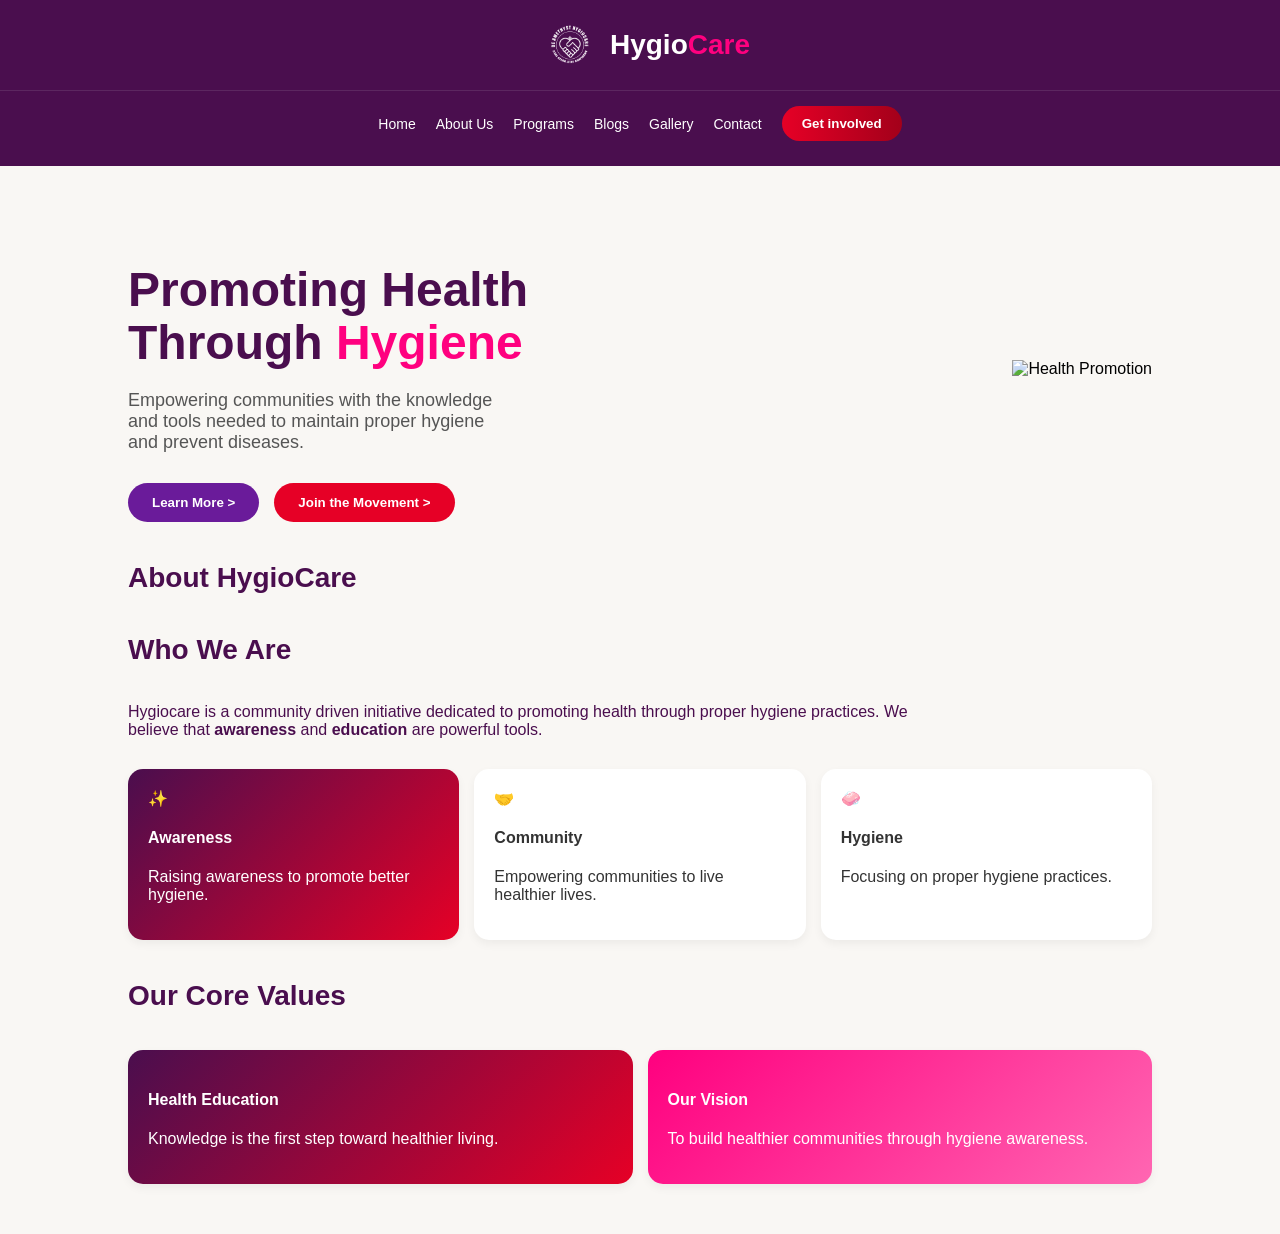
==== index.html @ 2e631be4 "Add files via upload" ====
<!DOCTYPE html>
<html lang="en">
<head>
    <meta charset="UTF-8">
    <meta name="viewport" content="width=device-width, initial-scale=1.0">
    <title>Hygiocare Website</title>
    <link rel="stylesheet" href="hygiocare.css">
</head>
<body>

    <div class="top-bar">
        <div class="logo-wrap">
            <img src="logo2.png" class="shield" alt="Logo">
            <span class="brand-name">Hygio<span>Care</span></span>  
        </div>
        <div class="list">
            <ul>
                <li><a href="#">Home</a></li>
                <li><a href="#">About Us</a></li>
                <li><a href="#">Programs</a></li>
                <li><a href="#">Blogs</a></li>
                <li><a href="#">Gallery</a></li>
                <li><a href="#">Contact</a></li>
            </ul>
            <button class="get">Get involved</button>
        </div>
    </div>

    <div class="section2">
        <div class="herocontent2">
            <div class="herocontent">
                <h3>Promoting Health <br> Through <span>Hygiene</span></h3>
                <p>Empowering communities with the knowledge <br> and tools needed to maintain proper hygiene <br> and prevent diseases.</p>
                <div class="herobtn">
                    <button class="learn">Learn More ></button>
                    <button class="Join">Join the Movement ></button>
                </div>
            </div>
            <div class="hero-img-box">
                <img src="img1.png" class="hero-image" alt="Health Promotion">
            </div>
        </div>

        <h4 class="about">About HygioCare</h4>
        <h4 class="who">Who We Are</h4>
        <p class="who-p">Hygiocare is a community driven initiative dedicated to promoting health through proper hygiene practices. We believe that <b>awareness</b> and <b>education</b> are powerful tools.</p>
        
        <section class="about-cards">
            <div class="info-card purple-gradient">
                <div class="icon-box">✨</div>
                <h4>Awareness</h4>
                <p>Raising awareness to promote better hygiene.</p>
            </div>
            <div class="info-card white-bg">
                <div class="icon-box">🤝</div>
                <h4>Community</h4>
                <p>Empowering communities to live healthier lives.</p>
            </div>
            <div class="info-card white-bg">
                <div class="icon-box">🧼</div>
                <h4>Hygiene</h4>
                <p>Focusing on proper hygiene practices.</p>
            </div>
        </section>

        <h4 class="who">Our Core Values</h4>
        <section class="values-grid">
            <div class="value-card purple-gradient">
                <h4>Health Education</h4>
                <p>Knowledge is the first step toward healthier living.</p>
            </div>
            <div class="value-card pink-gradient">
                <h4>Our Vision</h4>
                <p>To build healthier communities through hygiene awareness.</p>
            </div>
        </section>
    </div>
</body>
</html>
---- hygiocare.css ----
body {
    margin: 0;
    font-family: sans-serif;
    overflow-x: hidden; 
}

.top-bar {
    background-color: #4a0e4e;
    padding-bottom: 10px;
    width: 100%;
} 

.logo-wrap {
    display: flex;
    align-items: center;
    justify-content: center;      
    padding: 5px 0;
    border-bottom: 1px solid rgba(255, 255, 255, 0.1);
}

.shield {
    height: 80px; 
    width: auto;
}

.brand-name {
    color: white;
    font-size: 28px;
    font-weight: bold;
}

.brand-name span { 
    color: #ff007f; 
}

.list {
    display: flex;
    justify-content: center;   
    align-items: center;
    padding: 15px 10px;
}

ul {
    display: flex;       
    list-style: none;    
    gap: 20px; 
    margin: 0;
    padding: 0;
}

ul li a {
    text-decoration: none; 
    color: white;
    font-size: 14px;
}

.get {
    margin-left: 20px;
    background: linear-gradient(90deg, #e60026 0%, #a3001a 100%);
    color: white;
    padding: 10px 20px;          
    border: none;
    border-radius: 50px;      
    font-weight: bold;
    cursor: pointer;
    white-space: nowrap;
}

.section2 {
    padding: 50px 10%; 
    background-color: #f9f7f4; 
}

.herocontent2 {
    display: flex;
    align-items: center;      
    justify-content: space-between; 
    gap: 30px;
}

.herocontent { 
    flex: 1.2; 
}

.herocontent h3 {
    font-size: 48px; 
    color: #4a0e4e; 
    margin-bottom: 20px;
    line-height: 1.1;
}

.herocontent h3 span { 
    color: #ff007f;
}

.herocontent p {
    font-size: 18px;
    color: #555;
    margin-bottom: 30px;
}

.hero-img-box { 
    flex: 1; 
    text-align: right; 
}
.hero-image { 
    max-width: 100%;
    height: auto; 
}

.herobtn { 
    display: flex; 
    gap: 15px; 
}

.learn, .Join {
    color: white; 
    border: none; 
    padding: 12px 24px;
    border-radius: 30px; 
    font-weight: bold; 
    cursor: pointer;
}
.learn {
     background-color: #6a1b9a;
}
.Join {
     background-color: #e60026;
}

.about, .who { 
    font-size: 28px; 
    color: #4a0e4e; 
    margin-top: 40px;
}
.who-p { 
    color: #4a0e4e; 
    max-width: 800px; 
}

.about-cards, .values-grid {
    display: flex;
    gap: 15px;
    margin-top: 30px;
}

.info-card, .value-card {
    flex: 1; 
    padding: 20px;
    border-radius: 15px;
    box-shadow: 0 4px 10px rgba(0,0,0,0.05);
}

.purple-gradient { 
    background: linear-gradient(135deg, #4a0e4e, #e60026); color: white; 
}
.pink-gradient { 
    background: linear-gradient(135deg, #ff007f, #ff66b2); color: white; 
}
.white-bg { 
    background-color: white; 
    color: #333; }

@media (max-width: 600px) {
    .list {
         padding: 10px 5px; 
        }
    ul {
         gap: 8px; 
        } 
    ul li a { 
        font-size: 9px; 
    }
    .get { 
        font-size: 9px; 
        padding: 6px 12px; 
        margin-left: 5px; 
    }

    .herocontent2 { 
        flex-direction: row !important; 
        gap: 10px; } 
    .herocontent h3 { 
        font-size: 18px !important; 
    }
    .herocontent p { 
        font-size: 10px; 
        line-height: 1.2; 
    }
    .herobtn { 
        flex-direction: row; 
        gap: 5px; 
    }
    .learn, .Join { 
        font-size: 8px; 
        padding: 6px 10px; 
    }

    .about-cards, .values-grid { 
        flex-direction: row !important; 
        gap: 5px; 
    }
    .info-card, .value-card { 
        padding: 10px 5px; 
    }
    .info-card h4, .value-card h4 { 
        font-size: 10px; 
    }
    .info-card p, .value-card p { 
        font-size: 8px; 
    }
}
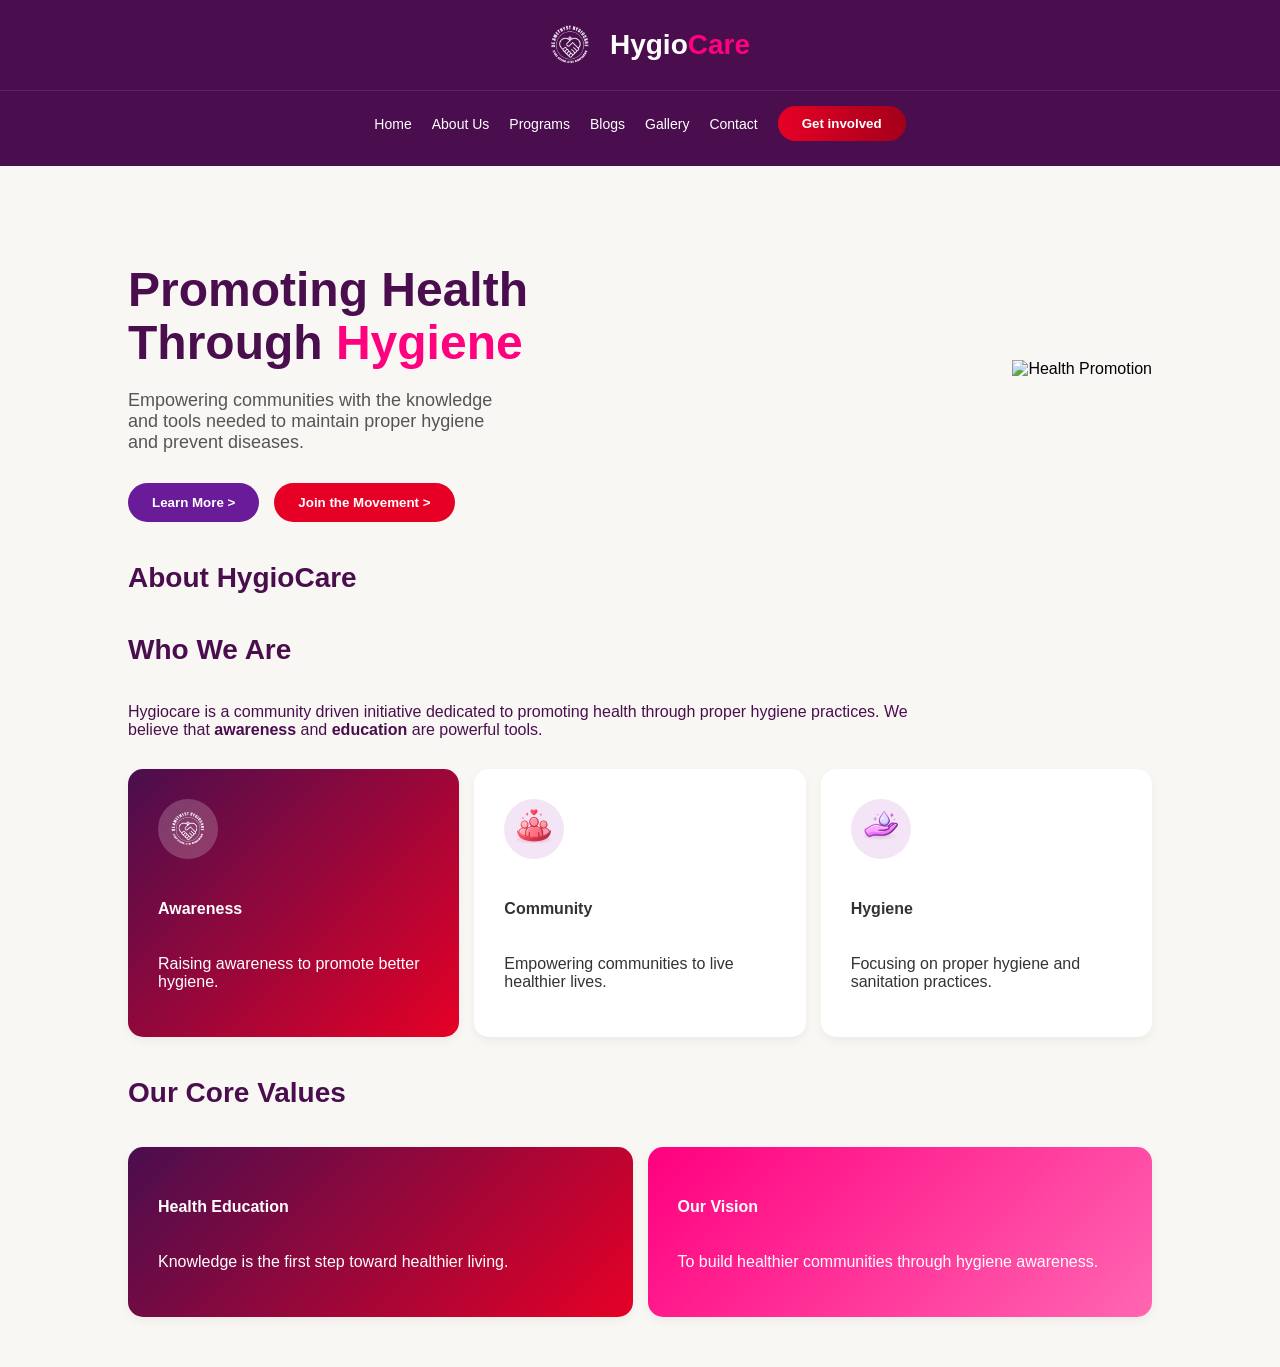
==== commit 654d1f26: "Add files via upload" ====
--- a/index.html
+++ b/index.html
@@ -46,22 +46,33 @@
         <p class="who-p">Hygiocare is a community driven initiative dedicated to promoting health through proper hygiene practices. We believe that <b>awareness</b> and <b>education</b> are powerful tools.</p>
         
         <section class="about-cards">
-            <div class="info-card purple-gradient">
-                <div class="icon-box">✨</div>
-                <h4>Awareness</h4>
-                <p>Raising awareness to promote better hygiene.</p>
-            </div>
-            <div class="info-card white-bg">
-                <div class="icon-box">🤝</div>
-                <h4>Community</h4>
-                <p>Empowering communities to live healthier lives.</p>
-            </div>
-            <div class="info-card white-bg">
-                <div class="icon-box">🧼</div>
-                <h4>Hygiene</h4>
-                <p>Focusing on proper hygiene practices.</p>
-            </div>
-        </section>
+    <div class="info-card purple-gradient">
+        <div class="icon-wrapper">
+            <img src="logo2.png" alt="Awareness" onerror="this.style.display='none'; this.nextElementSibling.style.display='block';">
+            <span class="emoji-backup" style="display:none;">✨</span>
+        </div>
+        <h4>Awareness</h4>
+        <p>Raising awareness to promote better hygiene.</p>
+    </div>
+
+    <div class="info-card white-bg">
+        <div class="icon-wrapper">
+            <img src="Community.png" alt="Community" onerror="this.style.display='none'; this.nextElementSibling.style.display='block';">
+            <span class="emoji-backup" style="display:none;">🤝</span>
+        </div>
+        <h4>Community</h4>
+        <p>Empowering communities to live healthier lives.</p>
+    </div>
+
+    <div class="info-card white-bg">
+        <div class="icon-wrapper">
+            <img src="Hygiene.png" alt="Hygiene" onerror="this.style.display='none'; this.nextElementSibling.style.display='block';">
+            <span class="emoji-backup" style="display:none;">🧼</span>
+        </div>
+        <h4>Hygiene</h4>
+        <p>Focusing on proper hygiene and sanitation practices.</p>
+    </div>
+</section>
 
         <h4 class="who">Our Core Values</h4>
         <section class="values-grid">
--- a/hygiocare.css
+++ b/hygiocare.css
@@ -1,9 +1,12 @@
+/* --- BASE STYLES --- */
 body {
     margin: 0;
     font-family: sans-serif;
     overflow-x: hidden; 
-}
-
+    background-color: #f9f7f4;
+}
+
+/* --- NAVIGATION --- */
 .top-bar {
     background-color: #4a0e4e;
     padding-bottom: 10px;
@@ -58,7 +61,7 @@
     margin-left: 20px;
     background: linear-gradient(90deg, #e60026 0%, #a3001a 100%);
     color: white;
-    padding: 10px 20px;          
+    padding: 10px 24px;          
     border: none;
     border-radius: 50px;      
     font-weight: bold;
@@ -66,9 +69,9 @@
     white-space: nowrap;
 }
 
+/* --- HERO SECTION --- */
 .section2 {
     padding: 50px 10%; 
-    background-color: #f9f7f4; 
 }
 
 .herocontent2 {
@@ -78,9 +81,7 @@
     gap: 30px;
 }
 
-.herocontent { 
-    flex: 1.2; 
-}
+.herocontent { flex: 1.2; }
 
 .herocontent h3 {
     font-size: 48px; 
@@ -90,7 +91,7 @@
 }
 
 .herocontent h3 span { 
-    color: #ff007f;
+    color: #ff007f; 
 }
 
 .herocontent p {
@@ -100,17 +101,14 @@
 }
 
 .hero-img-box { 
-    flex: 1; 
-    text-align: right; 
+    flex: 1; text-align: right; 
 }
 .hero-image { 
-    max-width: 100%;
-    height: auto; 
+    max-width: 100%; height: auto; 
 }
 
 .herobtn { 
-    display: flex; 
-    gap: 15px; 
+    display: flex; gap: 15px; 
 }
 
 .learn, .Join {
@@ -121,18 +119,20 @@
     font-weight: bold; 
     cursor: pointer;
 }
-.learn {
-     background-color: #6a1b9a;
-}
-.Join {
-     background-color: #e60026;
-}
-
+.learn { 
+    background-color: #6a1b9a; 
+}
+.Join { 
+    background-color: #e60026; 
+}
+
+/* --- ABOUT & CARDS --- */
 .about, .who { 
     font-size: 28px; 
     color: #4a0e4e; 
     margin-top: 40px;
 }
+
 .who-p { 
     color: #4a0e4e; 
     max-width: 800px; 
@@ -142,15 +142,45 @@
     display: flex;
     gap: 15px;
     margin-top: 30px;
+    width: 100%;
 }
 
 .info-card, .value-card {
     flex: 1; 
-    padding: 20px;
+    padding: 30px;
     border-radius: 15px;
     box-shadow: 0 4px 10px rgba(0,0,0,0.05);
-}
-
+    display: flex;
+    flex-direction: column;
+}
+
+/* Icon Styles */
+.icon-wrapper {
+    width: 60px;
+    height: 60px;
+    background-color: rgba(255, 255, 255, 0.2); 
+    border-radius: 50%;
+    display: flex;
+    align-items: center;
+    justify-content: center;
+    margin-bottom: 20px;
+}
+
+.white-bg .icon-wrapper { 
+    background-color: #f3e5f5; 
+}
+
+.icon-wrapper img {
+    width: 70px; 
+    height: auto;
+    object-fit: contain;
+}
+
+.emoji-backup { 
+    font-size: 30px; 
+}
+
+/* Colors */
 .purple-gradient { 
     background: linear-gradient(135deg, #4a0e4e, #e60026); color: white; 
 }
@@ -158,55 +188,29 @@
     background: linear-gradient(135deg, #ff007f, #ff66b2); color: white; 
 }
 .white-bg { 
-    background-color: white; 
-    color: #333; }
+    background-color: white; color: #333; 
+}
 
 @media (max-width: 600px) {
-    .list {
-         padding: 10px 5px; 
-        }
-    ul {
-         gap: 8px; 
-        } 
-    ul li a { 
-        font-size: 9px; 
-    }
-    .get { 
-        font-size: 9px; 
-        padding: 6px 12px; 
-        margin-left: 5px; 
-    }
-
-    .herocontent2 { 
-        flex-direction: row !important; 
-        gap: 10px; } 
-    .herocontent h3 { 
-        font-size: 18px !important; 
-    }
-    .herocontent p { 
-        font-size: 10px; 
-        line-height: 1.2; 
-    }
-    .herobtn { 
-        flex-direction: row; 
-        gap: 5px; 
-    }
-    .learn, .Join { 
-        font-size: 8px; 
-        padding: 6px 10px; 
-    }
-
-    .about-cards, .values-grid { 
-        flex-direction: row !important; 
-        gap: 5px; 
-    }
-    .info-card, .value-card { 
+    .list { 
         padding: 10px 5px; 
     }
-    .info-card h4, .value-card h4 { 
-        font-size: 10px; 
-    }
-    .info-card p, .value-card p { 
-        font-size: 8px; 
-    }
+    ul { gap: 8px; } 
+    ul li a { font-size: 9px; }
+    .get { font-size: 9px; padding: 6px 12px; margin-left: 5px; }
+
+    .herocontent2 { flex-direction: row !important; gap: 10px; } 
+    .herocontent h3 { font-size: 18px !important; }
+    .herocontent p { font-size: 10px; line-height: 1.2; }
+    .herobtn { flex-direction: row; gap: 5px; }
+    .learn, .Join { font-size: 8px; padding: 6px 10px; }
+
+    .about-cards, .values-grid { flex-direction: row !important; gap: 5px; padding: 20px 0; }
+    .info-card, .value-card { padding: 10px 5px; border-radius: 8px !important; }
+    .info-card h4, .value-card h4 { font-size: 10px; margin-bottom: 4px; }
+    .info-card p, .value-card p { font-size: 8px; line-height: 1.1; }
+
+    .icon-wrapper { width: 25px; height: 25px; margin-bottom: 5px; }
+    .icon-wrapper img { width: 15px; }
+    .emoji-backup { font-size: 15px; }
 }
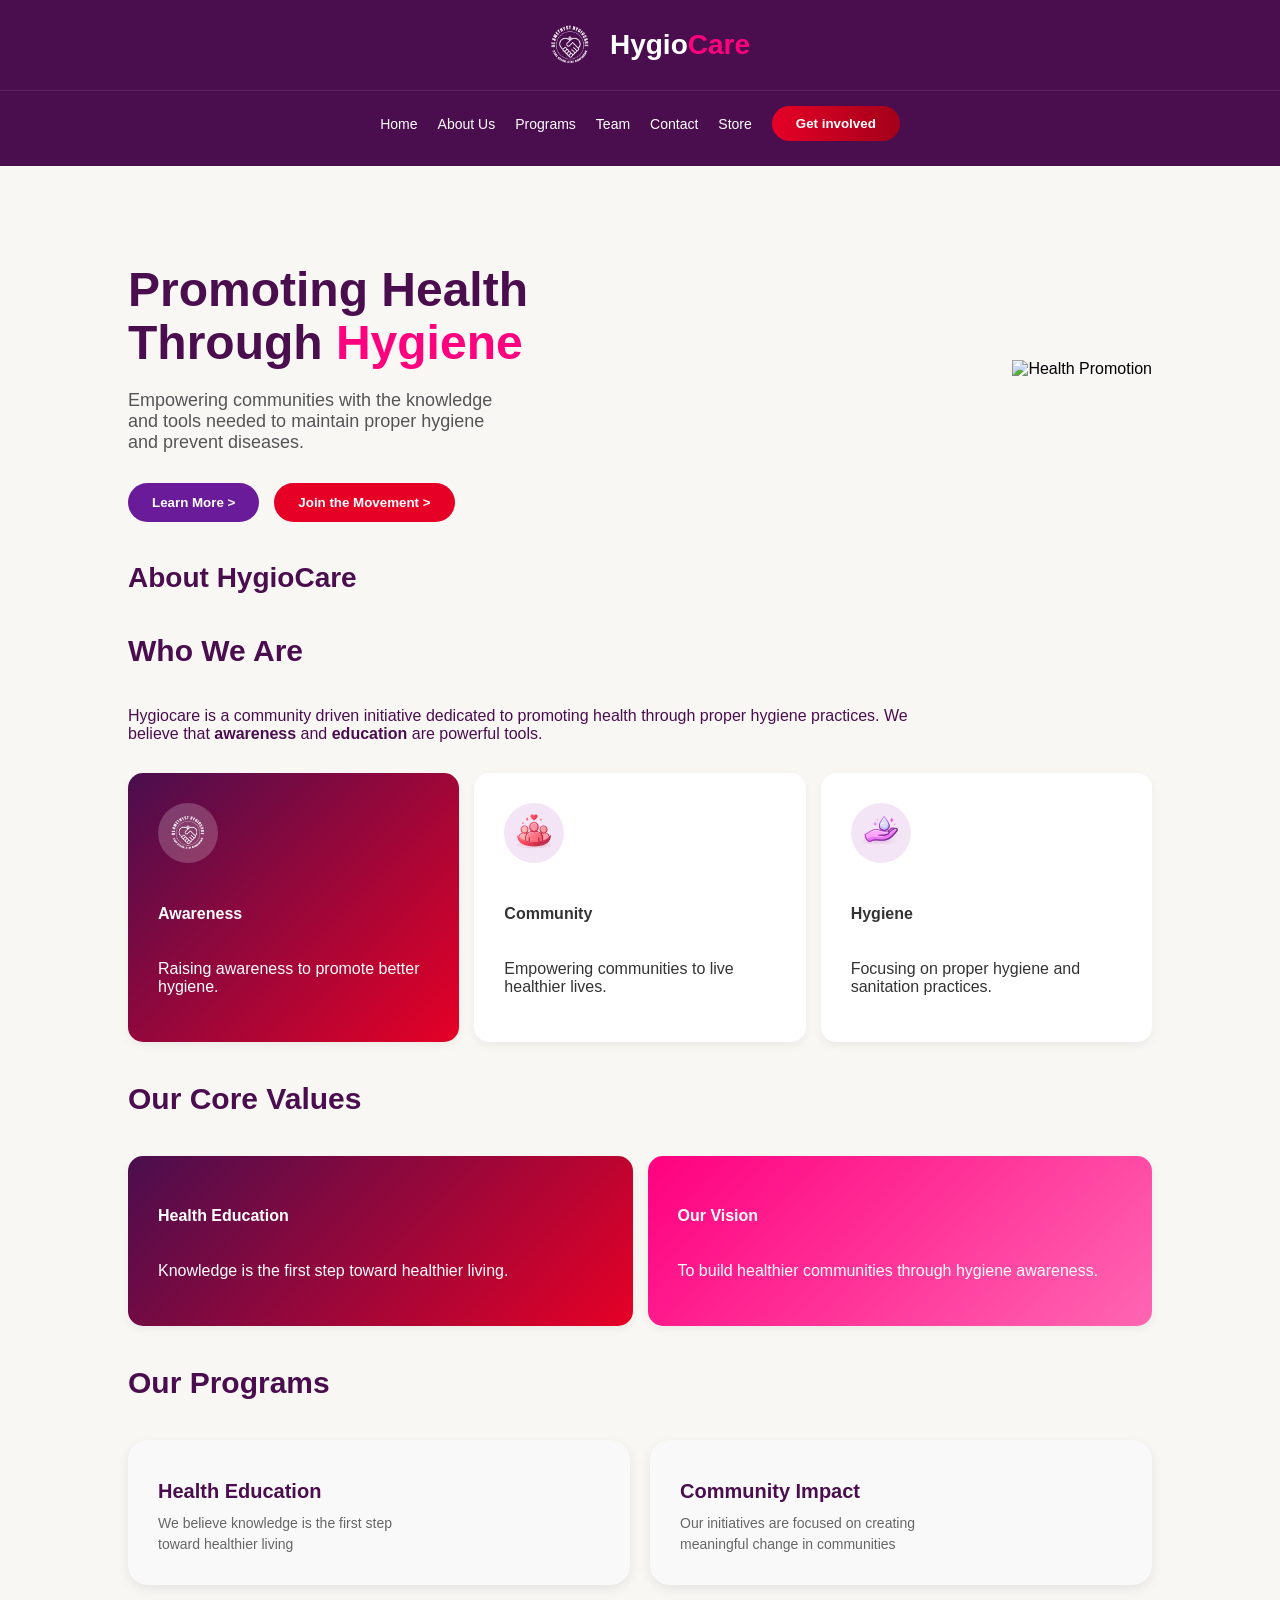
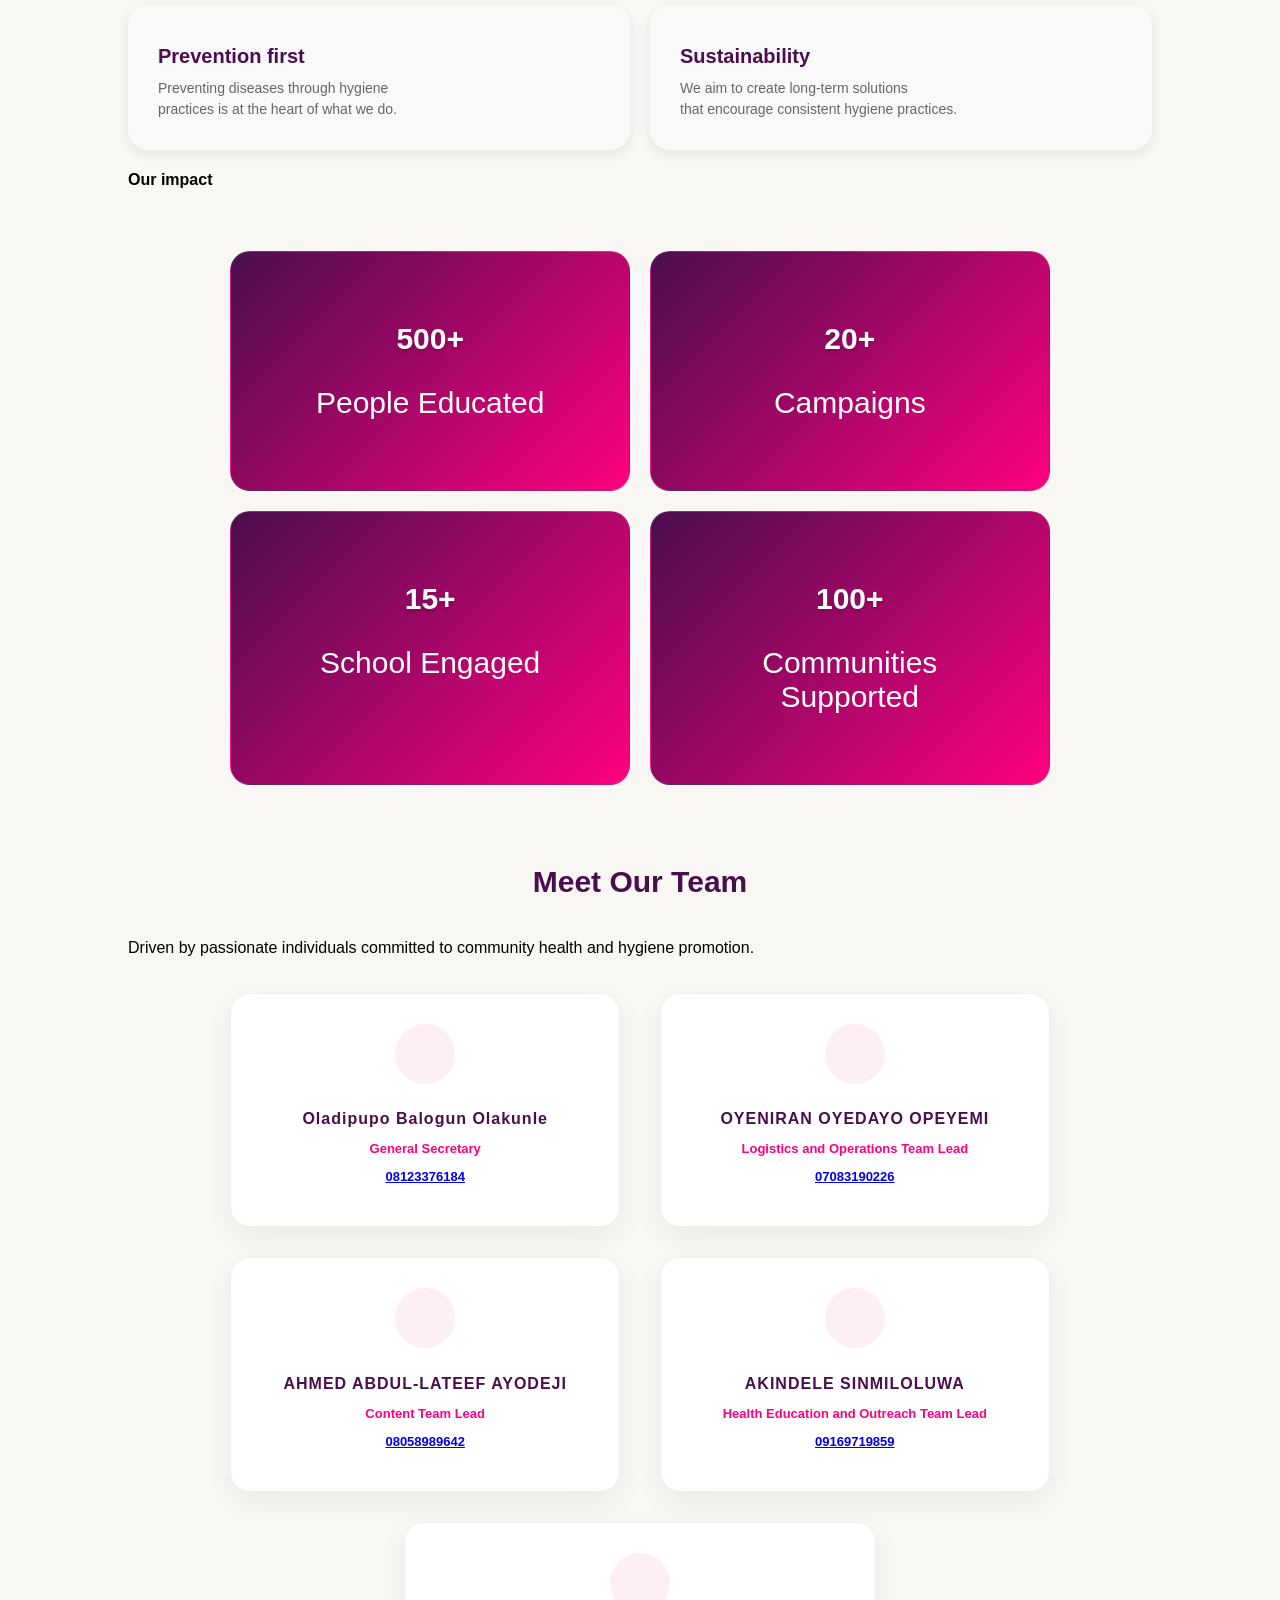
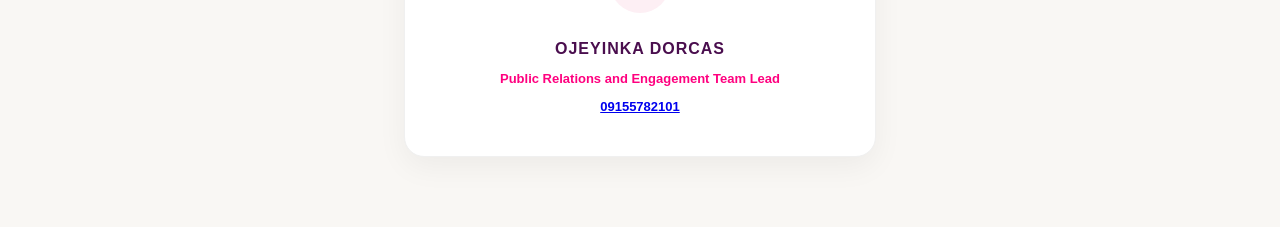
==== commit d6f371fa: "Add files via upload" ====
--- a/index.html
+++ b/index.html
@@ -18,9 +18,10 @@
                 <li><a href="#">Home</a></li>
                 <li><a href="#">About Us</a></li>
                 <li><a href="#">Programs</a></li>
-                <li><a href="#">Blogs</a></li>
-                <li><a href="#">Gallery</a></li>
+                <li><a href="#">Team</a></li>
                 <li><a href="#">Contact</a></li>
+                <li><a href="#">Store</a></li>
+
             </ul>
             <button class="get">Get involved</button>
         </div>
@@ -85,6 +86,101 @@
                 <p>To build healthier communities through hygiene awareness.</p>
             </div>
         </section>
+
+
+        <section class="Programs">
+            <h4 class="head">Our Programs</h4>
+             <div class="ourprogram">
+                <div class="health">
+                    <h4>Health Education</h4>
+                    <p>We believe knowledge is the first step <br>
+                        toward healthier living </p>
+                </div>
+                <div class="impact">
+                    <h4>Community Impact</h4>
+                    <p>Our initiatives are focused on creating <br>
+                        meaningful change in communities </p>
+                </div>
+                <div class="prevent">
+                    <h4>Prevention first</h4>
+                    <p>Preventing diseases through hygiene <br>
+                         practices is at the heart of what we do. </p>
+                </div>
+                <div class="susta">
+                    <h4>Sustainability</h4>
+                    <p>We aim to create long-term solutions <br>
+                        that encourage consistent hygiene practices. </p>
+                </div>
+             </div>
+        </section>
+        <section class="impactsection">
+            <h4>Our impact</h4>
+            <div class="allimpact">
+                <div class="people">
+                    <h3>500+</h3>
+                    <p>People Educated</p>
+                </div>
+                <div class="campaign">
+                    <h3>20+</h3>
+                    <p>Campaigns</p>
+                </div>
+                <div class="engage">
+                    <h3>15+</h3>
+                    <p>School Engaged</p>
+                </div>
+                <div class="support">
+                    <h3>100+</h3>
+                    <p>Communities Supported</p>
+                </div>
+            </div>
+        </section>
+
+        <section class="team-section">
+    <h4 class="who" style="text-align: center;">Meet Our Team</h4>
+    <p class="team-intro">Driven by passionate individuals committed to community health and hygiene promotion.</p>
+    
+    <div class="team-grid">
+        <div class="team-card">
+            <div class="team-info">
+                <h5>Oladipupo Balogun Olakunle</h5>
+                <p>General Secretary</p>
+                <p> <a href="tel:08123376184">08123376184</a></p>
+            </div>
+        </div>
+
+        <div class="team-card">
+            <div class="team-info">
+                <h5>OYENIRAN OYEDAYO OPEYEMI</h5>
+                <p>Logistics and Operations Team Lead</p>
+                <p> <a href="tel:07083190226">07083190226</a></p>
+            </div>
+        </div>
+
+        <div class="team-card">
+            <div class="team-info">
+                <h5>AHMED ABDUL-LATEEF AYODEJI</h5>
+                <p>Content Team Lead</p>
+                <p><a href="tel:08058989642">08058989642</a></p>
+            </div>
+        </div>
+
+        <div class="team-card">
+            <div class="team-info">
+                <h5>AKINDELE SINMILOLUWA</h5>
+                <p>Health Education and Outreach Team Lead</p>
+                <p><a href="tel:09169719859">09169719859</a></p>
+            </div>
+        </div>
+
+        <div class="team-card">
+            <div class="team-info">
+                <h5>OJEYINKA DORCAS</h5>
+                <p>Public Relations and Engagement Team Lead</p>
+                <p><a href="tel:09155782101">09155782101</a></p>
+            </div>
+        </div>
+    </div>
+</section>
     </div>
 </body>
 </html>
--- a/hygiocare.css
+++ b/hygiocare.css
@@ -182,35 +182,237 @@
 
 /* Colors */
 .purple-gradient { 
-    background: linear-gradient(135deg, #4a0e4e, #e60026); color: white; 
+    background: linear-gradient(135deg, #4a0e4e, #e60026); 
+    color: white; 
 }
 .pink-gradient { 
-    background: linear-gradient(135deg, #ff007f, #ff66b2); color: white; 
+    background: linear-gradient(135deg, #ff007f, #ff66b2); 
+    color: white; 
 }
 .white-bg { 
-    background-color: white; color: #333; 
+    background-color: white; 
+    color: #333; 
 }
 
 @media (max-width: 600px) {
     .list { 
         padding: 10px 5px; 
     }
-    ul { gap: 8px; } 
-    ul li a { font-size: 9px; }
-    .get { font-size: 9px; padding: 6px 12px; margin-left: 5px; }
-
-    .herocontent2 { flex-direction: row !important; gap: 10px; } 
-    .herocontent h3 { font-size: 18px !important; }
-    .herocontent p { font-size: 10px; line-height: 1.2; }
-    .herobtn { flex-direction: row; gap: 5px; }
-    .learn, .Join { font-size: 8px; padding: 6px 10px; }
-
-    .about-cards, .values-grid { flex-direction: row !important; gap: 5px; padding: 20px 0; }
-    .info-card, .value-card { padding: 10px 5px; border-radius: 8px !important; }
-    .info-card h4, .value-card h4 { font-size: 10px; margin-bottom: 4px; }
-    .info-card p, .value-card p { font-size: 8px; line-height: 1.1; }
-
-    .icon-wrapper { width: 25px; height: 25px; margin-bottom: 5px; }
-    .icon-wrapper img { width: 15px; }
-    .emoji-backup { font-size: 15px; }
+    ul { 
+        gap: 8px; 
+    } 
+    ul li a { 
+        font-size: 9px; 
+    }
+    .get { 
+        font-size: 9px; 
+        padding: 6px 12px; 
+        margin-left: 5px; 
+    }
+
+    .herocontent2 { 
+        flex-direction: row !important; 
+        gap: 10px; 
+    } 
+    .herocontent h3 { 
+        font-size: 18px !important; 
+    }
+    .herocontent p { 
+        font-size: 10px; 
+        line-height: 1.2; 
+    }
+    .herobtn { 
+        flex-direction: row; 
+        gap: 5px; 
+    }
+    .learn, .Join { 
+        font-size: 8px; 
+        padding: 6px 10px; 
+    }
+
+    .about-cards, .values-grid { 
+        flex-direction: row !important; 
+        gap: 5px; 
+        padding: 20px 0; 
+    }
+    .info-card, .value-card { 
+        padding: 10px 5px; 
+        border-radius: 8px !important; 
+    }
+    .info-card h4, .value-card h4 { 
+        font-size: 10px; 
+        margin-bottom: 4px; 
+    }
+    .info-card p, .value-card p { 
+        font-size: 8px; 
+        line-height: 1.1; 
+    }
+
+    .icon-wrapper { 
+        width: 25px; 
+        height: 25px; 
+        margin-bottom: 5px; 
+    }
+    .icon-wrapper img { 
+        width: 15px; 
+    }
+    .emoji-backup { 
+        font-size: 15px; 
+    }
+     .ourprogram {
+        grid-template-columns: 1fr; 
+        gap: 15px;
+    }
+    
+    .health, .impact, .susta, .prevent {
+        padding: 20px;
+    }
+    
+    .allimpact {
+        grid-template-columns: 1fr; 
+        padding: 20px 15px;         
+        width: 100%;
+        box-sizing: border-box;
+    }
+    .team-grid {
+        grid-template-columns: 1fr; 
+        padding: 20px 15px;         
+        width: 100%;
+        box-sizing: border-box;
+    }
+
+    .team-card:last-child {
+        width: 100% !important; 
+        margin: 0;
+    }
+        .allimpact h3, .allimpact p {
+        font-size: 20px;
+    }
+}
+.ourprogram {
+    display: grid;
+    grid-template-columns: 1fr 1fr; 
+    gap: 20px; 
+    margin-top: 30px;
+    margin-bottom: 20px;
+}
+
+.health, .impact, .susta, .prevent {
+    background-color: #f9f9f9; 
+    border-radius: 20px;
+    padding: 30px;
+    box-shadow: 0 4px 12px rgba(0,0,0,0.08); 
+    display: flex;
+    flex-direction: column;
+    text-align: left;
+}
+
+.ourprogram h4 {
+    color: #4a0e4e;
+    font-size: 20px;
+    margin: 10px 0;
+}
+
+.ourprogram p {
+    color: #666;
+    font-size: 14px;
+    line-height: 1.5;
+    margin: 0;
+}
+.head{
+    font-size: 30px;
+    color: #4a0e4e;
+}
+
+.allimpact {
+    display: grid;
+    grid-template-columns: 1fr 1fr;
+    gap: 20px;
+    width: 80%;       
+    margin: 0 auto;   
+    padding: 40px 0;
+}
+.support, .engage, .campaign, .people{
+    background: linear-gradient(135deg, #4a0e4e 0%, #ff007f 100%);; 
+    text-align: center;
+    width: auto;
+    height: auto;
+    border-radius: 20px;
+    box-shadow: #555;
+    padding: 40px 10%;
+    color: white;
+    transition: transform 0.3s ease;
+    border: 1px solid rgba(255, 255, 255, 0.1); 
+}
+.section-title, .who { 
+    font-size: 30px; 
+    color: #4a0e4e; 
+}
+.allimpact p {
+    font-size: 30px;
+}
+.allimpact h3 {
+    font-size: 30px;
+    text-shadow: 0 2px 4px rgba(0,0,0,0.2); 
+    margin-bottom: 5px;
+}
+.support:hover, .engage:hover, .campaign:hover, .people:hover {
+    transform: translateY(-5px); 
+}
+
+.team-grid {
+    display: grid; 
+    grid-template-columns: repeat(2, 1fr); 
+    column-gap: 40px; 
+    row-gap: 30px;    
+    padding: 20px 10%;
+    width: auto;
+    box-sizing: border-box;
+}
+
+.team-card {
+    width: auto; 
+    background: white;
+    padding: 30px;
+    border-radius: 20px;
+    box-shadow: 0 10px 30px rgba(0,0,0,0.05);
+    text-align: center;
+    border: 1px solid #f0f0f0;
+}
+
+.team-card::before {
+    content: "";
+    width: 60px;
+    height: 60px;
+    background: #fdeff4; 
+    border-radius: 50%;
+    display: block;
+    margin: 0 auto 0 auto;
+}
+
+.team-info h5 {
+    color: #4a0e4e;
+    font-size: 16px;
+    letter-spacing: 1px;
+    margin-bottom: 8px;
+}
+
+.team-info p {
+    color: #ff007f;
+    font-size: 13px;
+    font-weight: 600;
+    margin-bottom: 12px;
+}
+
+.team-contact {
+    font-size: 12px;
+    color: #888;
+    border-top: 1px solid #eee;
+    padding-top: 10px;
+    width: 100%;
+}
+.team-card:last-child {
+    grid-column: span 2; 
+    margin: 0 auto;
+    width:50%;
 }
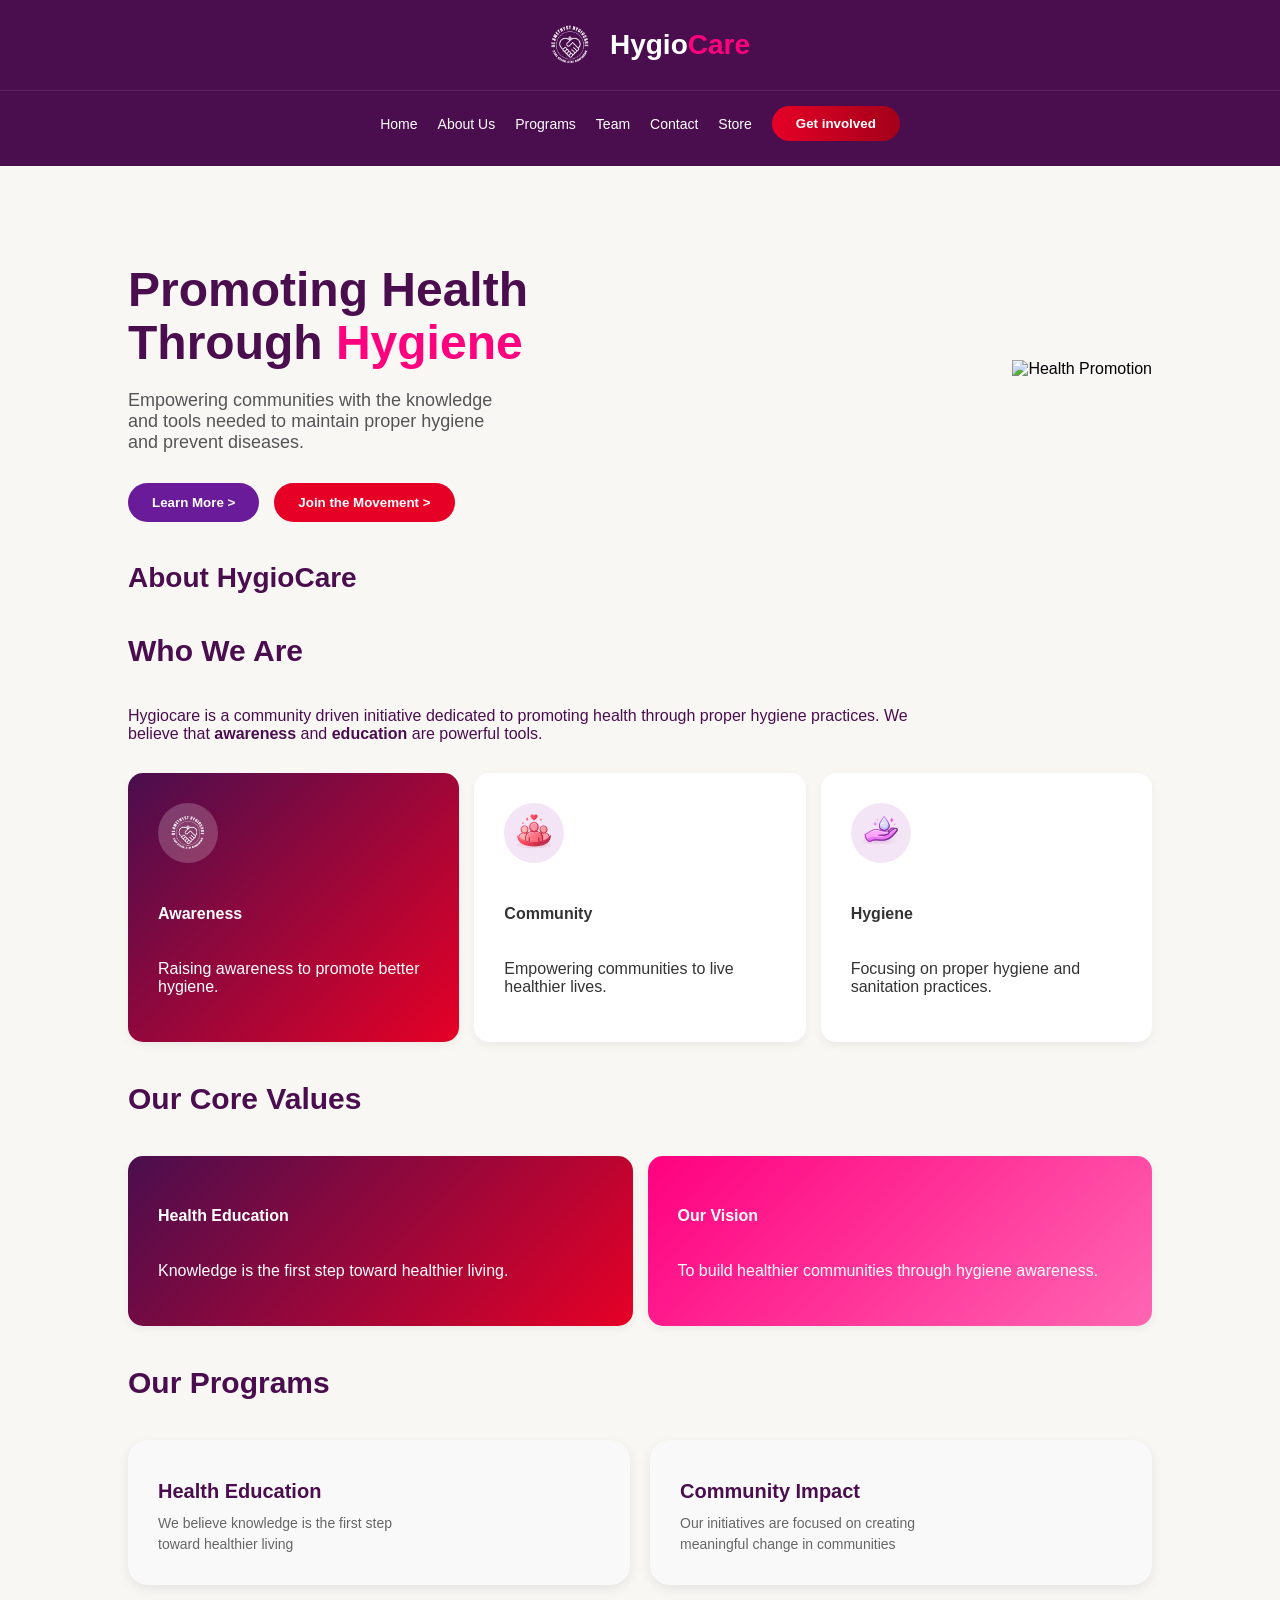
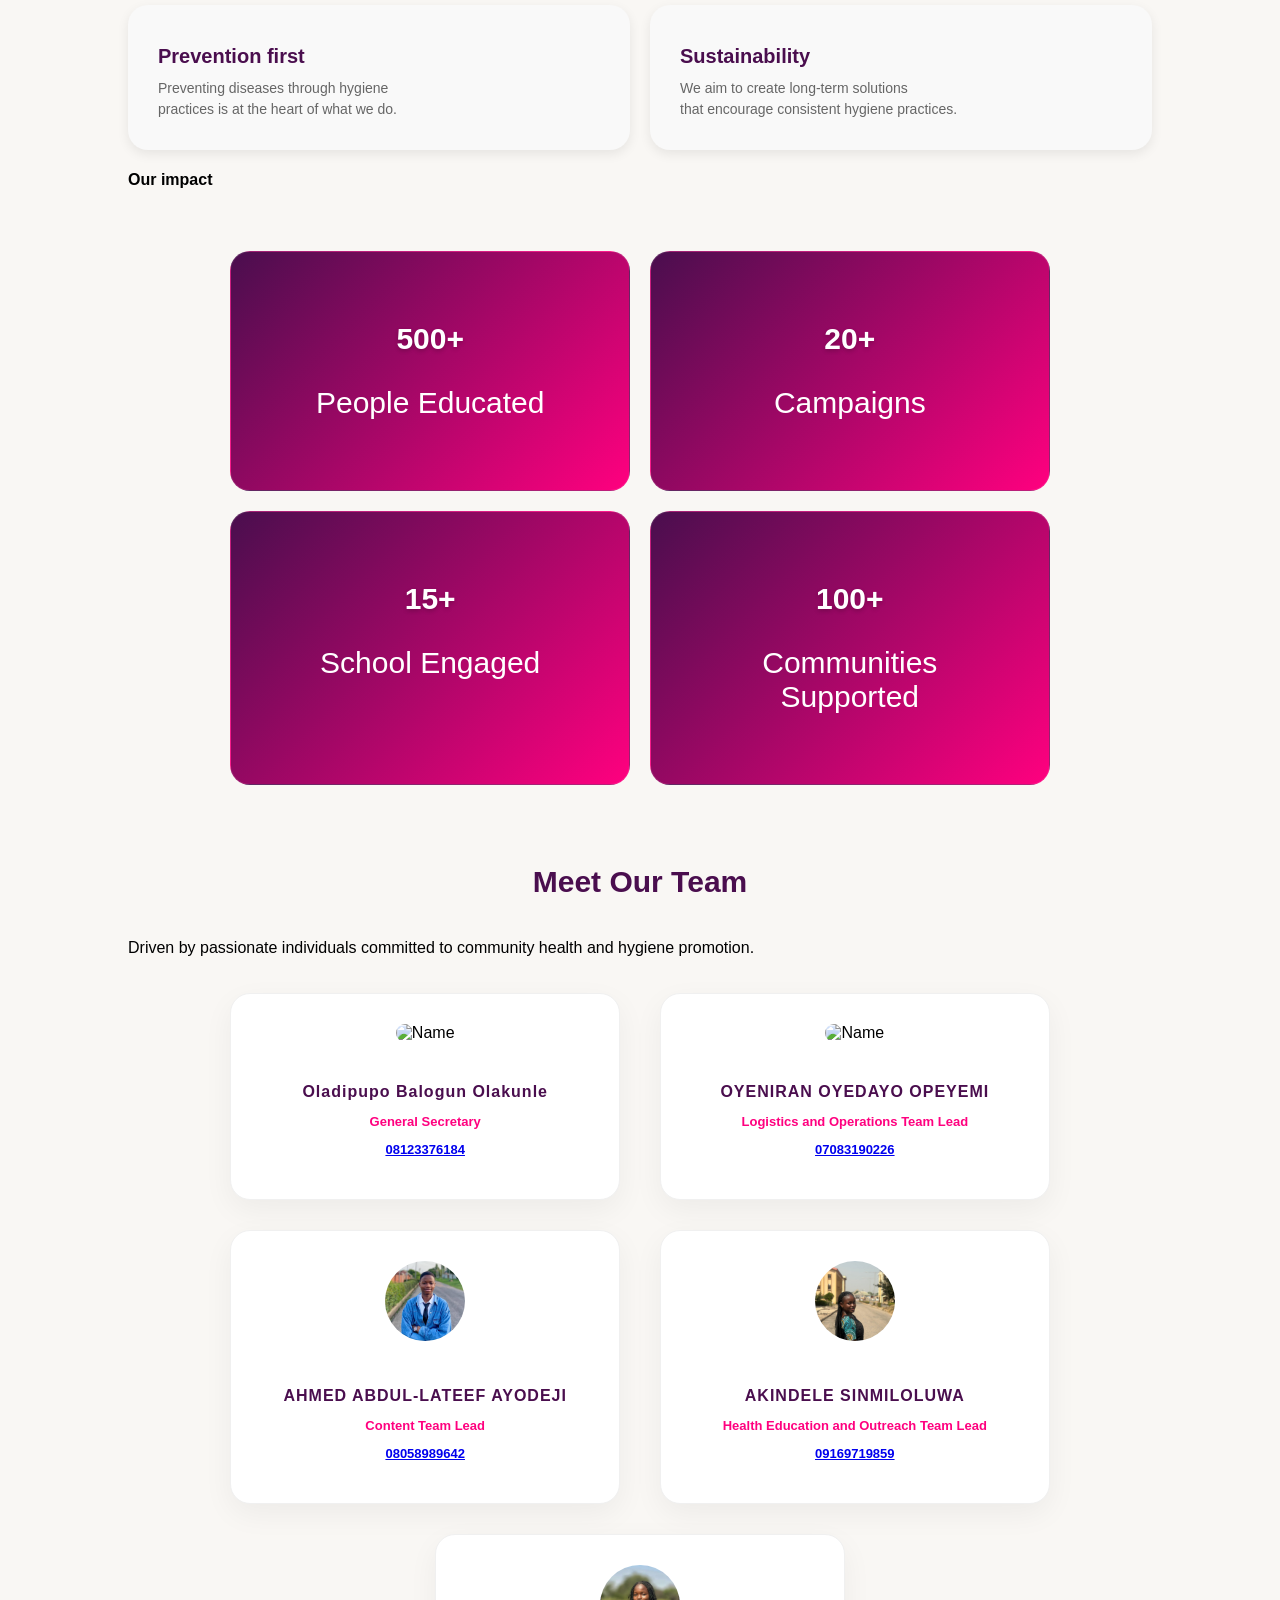
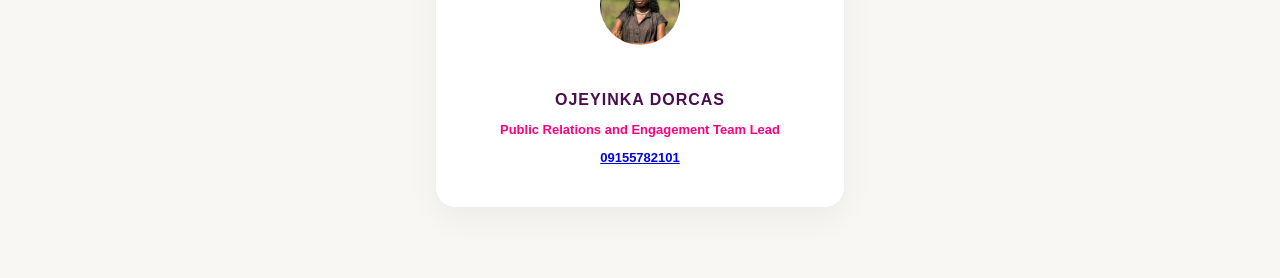
==== commit 1c58ab8f: "Add files via upload" ====
--- a/index.html
+++ b/index.html
@@ -15,10 +15,10 @@
         </div>
         <div class="list">
             <ul>
-                <li><a href="#">Home</a></li>
-                <li><a href="#">About Us</a></li>
-                <li><a href="#">Programs</a></li>
-                <li><a href="#">Team</a></li>
+                <li><a href="#hero">Home</a></li>
+                <li><a href="#about">About Us</a></li>
+                <li><a href="#program">Programs</a></li>
+                <li><a href="#team">Team</a></li>
                 <li><a href="#">Contact</a></li>
                 <li><a href="#">Store</a></li>
 
@@ -28,7 +28,7 @@
     </div>
 
     <div class="section2">
-        <div class="herocontent2">
+        <div class="herocontent2" id="hero">
             <div class="herocontent">
                 <h3>Promoting Health <br> Through <span>Hygiene</span></h3>
                 <p>Empowering communities with the knowledge <br> and tools needed to maintain proper hygiene <br> and prevent diseases.</p>
@@ -42,7 +42,7 @@
             </div>
         </div>
 
-        <h4 class="about">About HygioCare</h4>
+        <h4 class="about" id="about">About HygioCare</h4>
         <h4 class="who">Who We Are</h4>
         <p class="who-p">Hygiocare is a community driven initiative dedicated to promoting health through proper hygiene practices. We believe that <b>awareness</b> and <b>education</b> are powerful tools.</p>
         
@@ -76,7 +76,7 @@
 </section>
 
         <h4 class="who">Our Core Values</h4>
-        <section class="values-grid">
+        <section class="values-grid" id="core">
             <div class="value-card purple-gradient">
                 <h4>Health Education</h4>
                 <p>Knowledge is the first step toward healthier living.</p>
@@ -88,7 +88,7 @@
         </section>
 
 
-        <section class="Programs">
+        <section class="Programs" id="program">
             <h4 class="head">Our Programs</h4>
              <div class="ourprogram">
                 <div class="health">
@@ -113,7 +113,7 @@
                 </div>
              </div>
         </section>
-        <section class="impactsection">
+        <section class="impactsection" id="impact">
             <h4>Our impact</h4>
             <div class="allimpact">
                 <div class="people">
@@ -135,12 +135,13 @@
             </div>
         </section>
 
-        <section class="team-section">
+        <section class="team-section" id="team">
     <h4 class="who" style="text-align: center;">Meet Our Team</h4>
     <p class="team-intro">Driven by passionate individuals committed to community health and hygiene promotion.</p>
     
     <div class="team-grid">
         <div class="team-card">
+            <img src="path-to-photo.jpg" alt="Name" class="team-img">
             <div class="team-info">
                 <h5>Oladipupo Balogun Olakunle</h5>
                 <p>General Secretary</p>
@@ -149,6 +150,7 @@
         </div>
 
         <div class="team-card">
+            <img src="path-to-photo.jpg" alt="Name" class="team-img">
             <div class="team-info">
                 <h5>OYENIRAN OYEDAYO OPEYEMI</h5>
                 <p>Logistics and Operations Team Lead</p>
@@ -157,6 +159,7 @@
         </div>
 
         <div class="team-card">
+            <img src="deji.jpg" alt="Name" class="team-img">
             <div class="team-info">
                 <h5>AHMED ABDUL-LATEEF AYODEJI</h5>
                 <p>Content Team Lead</p>
@@ -165,6 +168,7 @@
         </div>
 
         <div class="team-card">
+            <img src="simi.jpg" alt="Name" class="team-img">
             <div class="team-info">
                 <h5>AKINDELE SINMILOLUWA</h5>
                 <p>Health Education and Outreach Team Lead</p>
@@ -173,6 +177,7 @@
         </div>
 
         <div class="team-card">
+            <img src="dorcas.jpg" alt="Name" class="team-img">
             <div class="team-info">
                 <h5>OJEYINKA DORCAS</h5>
                 <p>Public Relations and Engagement Team Lead</p>
--- a/hygiocare.css
+++ b/hygiocare.css
@@ -1,12 +1,14 @@
-/* --- BASE STYLES --- */
+* {
+    box-sizing: border-box;
+    scroll-behavior: smooth;
+}
+
 body {
     margin: 0;
     font-family: sans-serif;
     overflow-x: hidden; 
     background-color: #f9f7f4;
 }
-
-/* --- NAVIGATION --- */
 .top-bar {
     background-color: #4a0e4e;
     padding-bottom: 10px;
@@ -194,101 +196,6 @@
     color: #333; 
 }
 
-@media (max-width: 600px) {
-    .list { 
-        padding: 10px 5px; 
-    }
-    ul { 
-        gap: 8px; 
-    } 
-    ul li a { 
-        font-size: 9px; 
-    }
-    .get { 
-        font-size: 9px; 
-        padding: 6px 12px; 
-        margin-left: 5px; 
-    }
-
-    .herocontent2 { 
-        flex-direction: row !important; 
-        gap: 10px; 
-    } 
-    .herocontent h3 { 
-        font-size: 18px !important; 
-    }
-    .herocontent p { 
-        font-size: 10px; 
-        line-height: 1.2; 
-    }
-    .herobtn { 
-        flex-direction: row; 
-        gap: 5px; 
-    }
-    .learn, .Join { 
-        font-size: 8px; 
-        padding: 6px 10px; 
-    }
-
-    .about-cards, .values-grid { 
-        flex-direction: row !important; 
-        gap: 5px; 
-        padding: 20px 0; 
-    }
-    .info-card, .value-card { 
-        padding: 10px 5px; 
-        border-radius: 8px !important; 
-    }
-    .info-card h4, .value-card h4 { 
-        font-size: 10px; 
-        margin-bottom: 4px; 
-    }
-    .info-card p, .value-card p { 
-        font-size: 8px; 
-        line-height: 1.1; 
-    }
-
-    .icon-wrapper { 
-        width: 25px; 
-        height: 25px; 
-        margin-bottom: 5px; 
-    }
-    .icon-wrapper img { 
-        width: 15px; 
-    }
-    .emoji-backup { 
-        font-size: 15px; 
-    }
-     .ourprogram {
-        grid-template-columns: 1fr; 
-        gap: 15px;
-    }
-    
-    .health, .impact, .susta, .prevent {
-        padding: 20px;
-    }
-    
-    .allimpact {
-        grid-template-columns: 1fr; 
-        padding: 20px 15px;         
-        width: 100%;
-        box-sizing: border-box;
-    }
-    .team-grid {
-        grid-template-columns: 1fr; 
-        padding: 20px 15px;         
-        width: 100%;
-        box-sizing: border-box;
-    }
-
-    .team-card:last-child {
-        width: 100% !important; 
-        margin: 0;
-    }
-        .allimpact h3, .allimpact p {
-        font-size: 20px;
-    }
-}
 .ourprogram {
     display: grid;
     grid-template-columns: 1fr 1fr; 
@@ -380,15 +287,6 @@
     border: 1px solid #f0f0f0;
 }
 
-.team-card::before {
-    content: "";
-    width: 60px;
-    height: 60px;
-    background: #fdeff4; 
-    border-radius: 50%;
-    display: block;
-    margin: 0 auto 0 auto;
-}
 
 .team-info h5 {
     color: #4a0e4e;
@@ -415,4 +313,114 @@
     grid-column: span 2; 
     margin: 0 auto;
     width:50%;
+}
+
+.team-img{
+    width: 80px;
+    height: 80px;
+    border-radius: 50px;
+    object-fit: cover;
+    margin: 0 auto 15px;
+}
+
+@media (max-width: 600px) {
+    .list { 
+        padding: 10px 5px; 
+    }
+    ul { 
+        gap: 8px; 
+    } 
+    ul li a { 
+        font-size: 9px; 
+    }
+    .get { 
+        font-size: 9px; 
+        padding: 6px 12px; 
+        margin-left: 5px; 
+    }
+
+    .herocontent2 { 
+        flex-direction: row !important; 
+        gap: 10px; 
+    } 
+    .herocontent h3 { 
+        font-size: 18px !important; 
+    }
+    .herocontent p { 
+        font-size: 10px; 
+        line-height: 1.2; 
+    }
+    .herobtn { 
+        flex-direction: row; 
+        gap: 5px; 
+    }
+    .learn, .Join { 
+        font-size: 8px; 
+        padding: 6px 10px; 
+    }
+
+    .about-cards, .values-grid { 
+        flex-direction: row !important; 
+        gap: 5px; 
+        padding: 20px 0; 
+    }
+    .info-card, .value-card { 
+        padding: 10px 5px; 
+        border-radius: 8px !important; 
+    }
+    .info-card h4, .value-card h4 { 
+        font-size: 10px; 
+        margin-bottom: 4px; 
+    }
+    .info-card p, .value-card p { 
+        font-size: 8px; 
+        line-height: 1.1; 
+    }
+
+    .icon-wrapper { 
+        width: 25px; 
+        height: 25px; 
+        margin-bottom: 5px; 
+    }
+    .icon-wrapper img { 
+        width: 15px; 
+    }
+    .emoji-backup { 
+        font-size: 15px; 
+    }
+     .ourprogram {
+        grid-template-columns: 1fr; 
+        gap: 15px;
+    }
+    
+    .health, .impact, .susta, .prevent {
+        padding: 20px;
+    }
+    
+    .allimpact {
+        grid-template-columns: 1fr; 
+        padding: 20px 15px;         
+        width: 100%;
+        box-sizing: border-box;
+    }
+    .team-grid {
+        grid-template-columns: 1fr; 
+        padding: 20px 15px;         
+        box-sizing: border-box;
+    }
+
+    .team-card:last-child {
+        width: 100% !important; 
+        margin: 0;
+        grid-column: span 1 !important;
+    }
+        .allimpact h3, .allimpact p {
+        font-size: 20px;
+    }
+
+    .team-img{
+        width: 50px;
+        height: 50px;
+        border-radius: 30px;
+    }
 }
